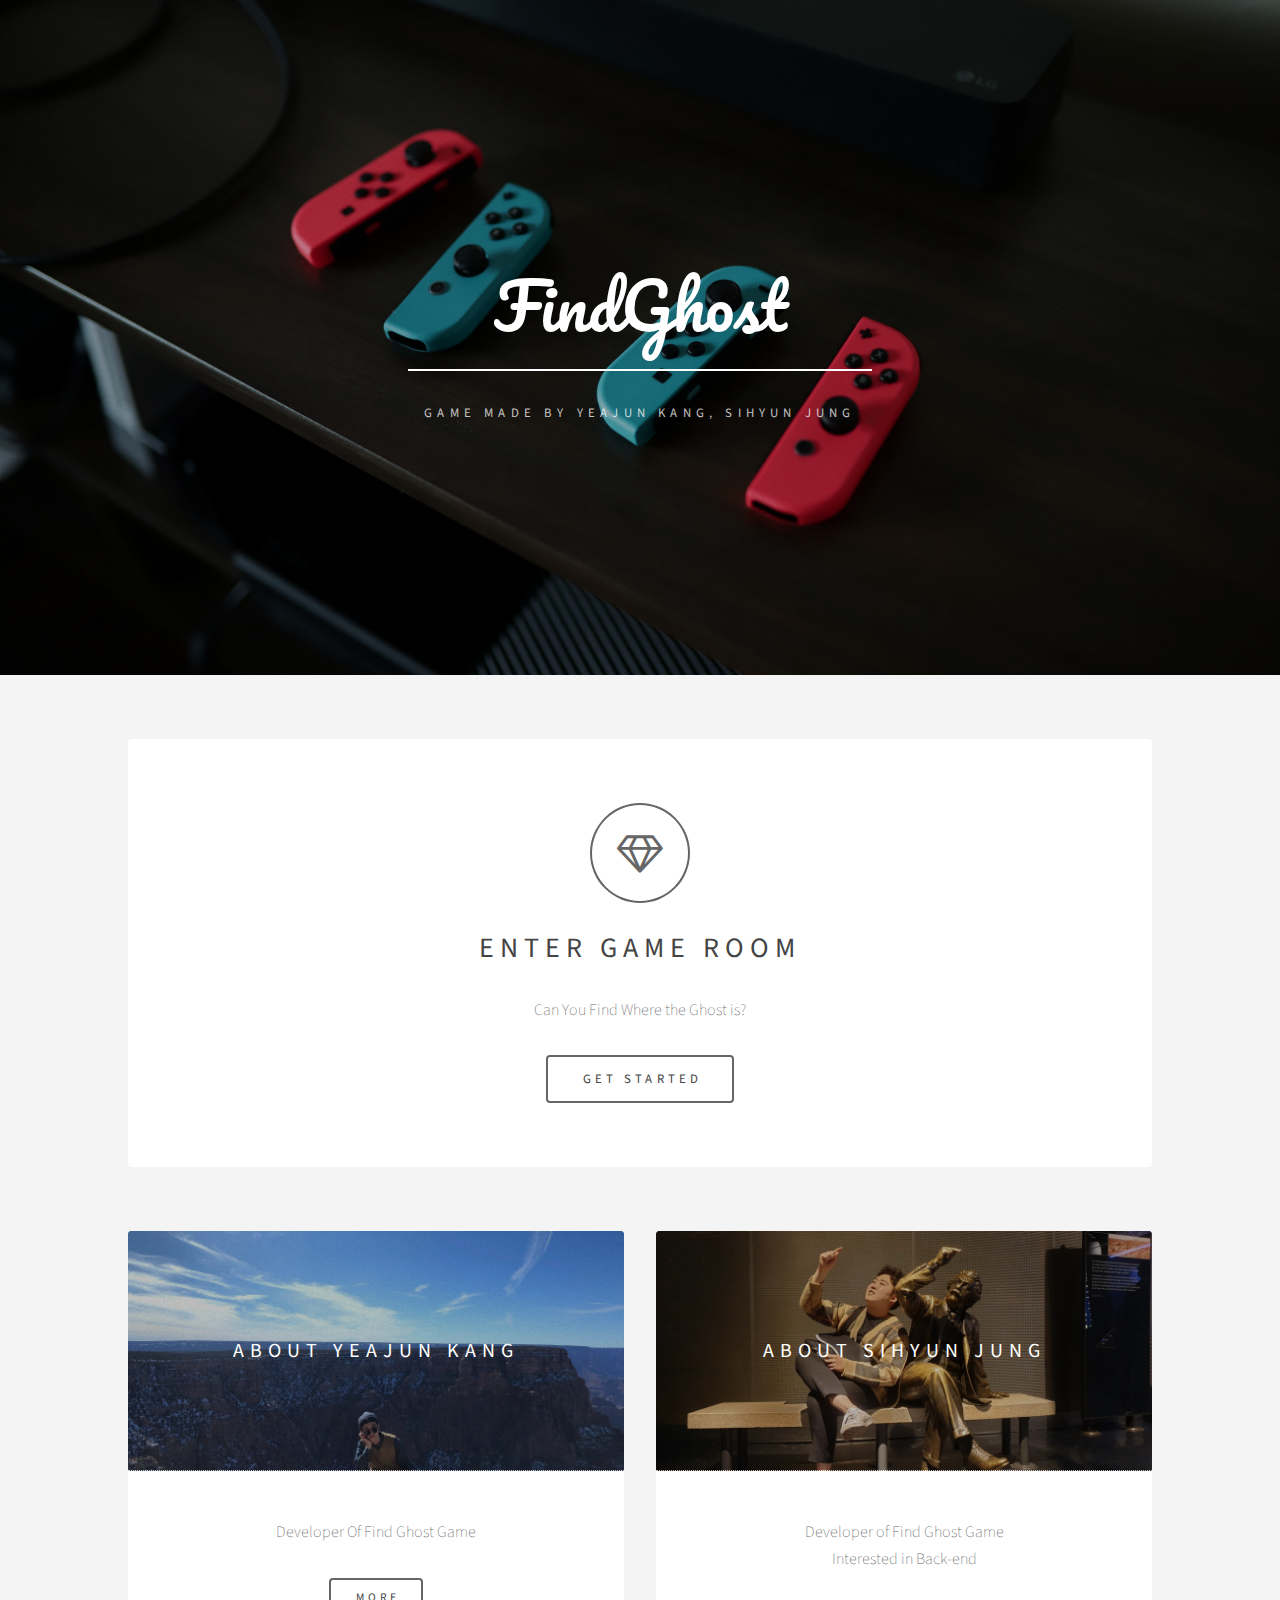
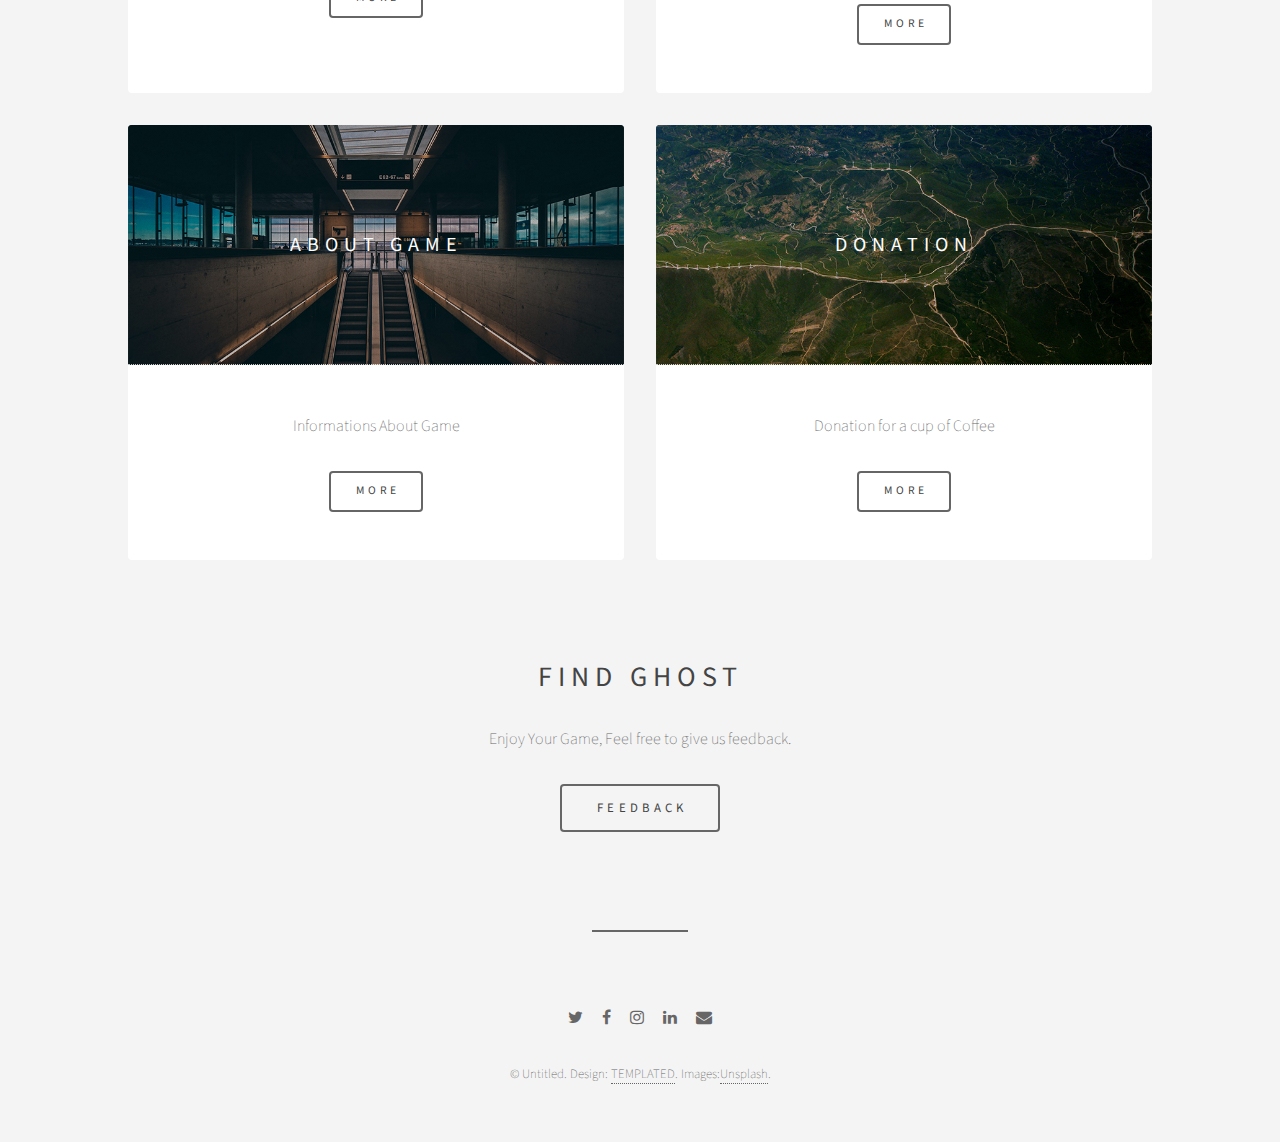
==== index.html @ 44fb0494 "Updating index.html" ====
<!DOCTYPE HTML>
<!--
	Epilogue by TEMPLATED
	templated.co @templatedco
	Released for free under the Creative Commons Attribution 3.0 license (templated.co/license)
-->
<html>
	<head>
		<title>Find Ghost Game</title>
		<meta charset="utf-8" />
		<meta name="viewport" content="width=device-width, initial-scale=1" />
		<link rel="stylesheet" href="assets/css/main.css" />
	</head>
	<body>

		<!-- Header -->
			<header id="header" class="alt">
				<div class="inner">
					<h1>FindGhost</h1>
					<p>Game Made By Yeajun Kang, Sihyun Jung</a></p>
				</div>
			</header>

		<!-- Wrapper -->
			<div id="wrapper">

				<!-- Banner -->
					<section id="intro" class="main">
						<span class="icon fa-diamond major"></span>
						<h2>Enter Game Room</h2>
						<p>Can You Find Where the Ghost is?</p>
						<ul class="actions">
							<li><a href="#" class="button big">Get Started</a></li>
						</ul>
					</section>

				<!-- Items -->
					<section class="main items">
						<article class="item">
							<header>
								<a href="#"><img src="images/pic01.jpg" alt="" /></a>
								<h3>About Yeajun Kang</h3>
							</header>
							<p>Developer Of Find Ghost Game<br></p>
							<ul class="actions">
								<li><a href="./yeajun.html" class="button">More</a></li>
							</ul>
						</article>
						<article class="item">
							<header>
								<a href="#"><img src="images/pic02.jpg" alt="" /></a>
								<h3>About Sihyun Jung</h3>
							</header>
							<p>Developer of Find Ghost Game<br>Interested in Back-end</p>
							<ul class="actions">
								<li><a href="#" class="button">More</a></li>
							</ul>
						</article>
						<article class="item">
							<header>
								<a href="#"><img src="images/pic03.jpg" alt="" /></a>
								<h3>About Game</h3>
							</header>
							<p>Informations About Game</p>
							<ul class="actions">
								<li><a href="#" class="button">More</a></li>
							</ul>
						</article>
						<article class="item">
							<header>
								<a href="#"><img src="images/pic04.jpg" alt="" /></a>
								<h3>Donation</h3>
							</header>
							<p>Donation for a cup of Coffee</p>
							<ul class="actions">
								<li><a href="#" class="button">More</a></li>
							</ul>
						</article>
					</section>

				<!-- CTA -->
					<section id="cta" class="main special">
						<h2>Find Ghost</h2>
						<p>Enjoy Your Game, Feel free to give us feedback.</p>
						<ul class="actions">
							<li><a href="#" class="button big">Feedback</a></li>
						</ul>
					</section>

				<!-- Main -->
				<!--
					<section id="main" class="main">
						<header>
							<h2>Lorem ipsum dolor</h2>
						</header>
						<p></p>
					</section>
				-->

				<!-- Footer -->
					<footer id="footer">
						<ul class="icons">
							<li><a href="#" class="icon fa-twitter"><span class="label">Twitter</span></a></li>
							<li><a href="#" class="icon fa-facebook"><span class="label">Facebook</span></a></li>
							<li><a href="#" class="icon fa-instagram"><span class="label">Instagram</span></a></li>
							<li><a href="#" class="icon fa-linkedin"><span class="label">LinkedIn</span></a></li>
							<li><a href="#" class="icon fa-envelope"><span class="label">Email</span></a></li>
						</ul>
						<p class="copyright">&copy; Untitled. Design: <a href="https://templated.co">TEMPLATED</a>. Images:<a href="https://unsplash.com">Unsplash</a>.</p>
					</footer>

			</div>

		<!-- Scripts -->
			<script src="assets/js/jquery.min.js"></script>
			<script src="assets/js/skel.min.js"></script>
			<script src="assets/js/util.js"></script>
			<script src="assets/js/main.js"></script>

	</body>
</html>
---- assets/css/main.css ----
@import url(font-awesome.min.css);
@import url("https://fonts.googleapis.com/css?family=Pacifico|Source+Sans+Pro:200,400");

/*
	Epilogue by TEMPLATED
	templated.co @templatedco
	Released for free under the Creative Commons Attribution 3.0 license (templated.co/license)
*/

/* Reset */

	html, body, div, span, applet, object, iframe, h1, h2, h3, h4, h5, h6, p, blockquote, pre, a, abbr, acronym, address, big, cite, code, del, dfn, em, img, ins, kbd, q, s, samp, small, strike, strong, sub, sup, tt, var, b, u, i, center, dl, dt, dd, ol, ul, li, fieldset, form, label, legend, table, caption, tbody, tfoot, thead, tr, th, td, article, aside, canvas, details, embed, figure, figcaption, footer, header, hgroup, menu, nav, output, ruby, section, summary, time, mark, audio, video {
		margin: 0;
		padding: 0;
		border: 0;
		font-size: 100%;
		font: inherit;
		vertical-align: baseline;
	}

	article, aside, details, figcaption, figure, footer, header, hgroup, menu, nav, section {
		display: block;
	}

	body {
		line-height: 1;
	}

	ol, ul {
		list-style: none;
	}

	blockquote, q {
		quotes: none;
	}

	blockquote:before, blockquote:after, q:before, q:after {
		content: '';
		content: none;
	}

	table {
		border-collapse: collapse;
		border-spacing: 0;
	}

	body {
		-webkit-text-size-adjust: none;
	}

/* Box Model */

	*, *:before, *:after {
		-moz-box-sizing: border-box;
		-webkit-box-sizing: border-box;
		box-sizing: border-box;
	}

/* Basic */

	@-ms-viewport {
		width: device-width;
	}

	body {
		-ms-overflow-style: scrollbar;
	}

	@media screen and (max-width: 480px) {

		html, body {
			min-width: 320px;
		}

	}

	body {
		background: #f4f4f4;
	}

		body.is-loading *, body.is-loading *:before, body.is-loading *:after {
			-moz-animation: none !important;
			-webkit-animation: none !important;
			-ms-animation: none !important;
			animation: none !important;
			-moz-transition: none !important;
			-webkit-transition: none !important;
			-ms-transition: none !important;
			transition: none !important;
		}

/* Type */

	body {
		background-color: #f4f4f4;
		color: #666666;
	}

	body, input, select, textarea {
		font-family: "Source Sans Pro", Helvetica, sans-serif;
		font-size: 17pt;
		font-weight: 200;
		line-height: 1.65;
	}

		@media screen and (max-width: 1680px) {

			body, input, select, textarea {
				font-size: 13pt;
			}

		}

		@media screen and (max-width: 1280px) {

			body, input, select, textarea {
				font-size: 12pt;
			}

		}

		@media screen and (max-width: 360px) {

			body, input, select, textarea {
				font-size: 11pt;
			}

		}

	a {
		-moz-transition: color 0.2s ease, border-bottom-color 0.2s ease;
		-webkit-transition: color 0.2s ease, border-bottom-color 0.2s ease;
		-ms-transition: color 0.2s ease, border-bottom-color 0.2s ease;
		transition: color 0.2s ease, border-bottom-color 0.2s ease;
		text-decoration: none;
		border-bottom: dotted 1px;
	}

		a:hover {
			border-bottom-color: transparent;
		}

	strong, b {
		font-weight: 400;
	}

	em, i {
		font-style: italic;
	}

	p {
		margin: 0 0 2em 0;
	}

	h1, h2, h3, h4, h5, h6 {
		font-weight: 400;
		line-height: 1.5;
		margin: 0 0 1em 0;
		text-transform: uppercase;
		letter-spacing: 0.375rem;
	}

		h1 a, h2 a, h3 a, h4 a, h5 a, h6 a {
			color: inherit;
			text-decoration: none;
		}

	h1 {
		font-size: 2em;
	}

	h2 {
		font-size: 1.75em;
	}

	h3 {
		font-size: 1.25em;
	}

	h4 {
		font-size: 1em;
	}

	h5 {
		font-size: 0.9em;
	}

	h6 {
		font-size: 0.7em;
	}

	@media screen and (max-width: 736px) {

		h1 {
			font-size: 1.5em;
		}

		h2 {
			font-size: 1.25em;
		}

		h3 {
			font-size: 1em;
		}

	}

	sub {
		font-size: 0.8em;
		position: relative;
		top: 0.5em;
	}

	sup {
		font-size: 0.8em;
		position: relative;
		top: -0.5em;
	}

	blockquote {
		border-left: solid 4px;
		font-style: italic;
		margin: 0 0 2em 0;
		padding: 0.5em 0 0.5em 2em;
	}

	code {
		border-radius: 4px;
		border: solid 1px;
		font-family: "Courier New", monospace;
		font-size: 0.9em;
		margin: 0 0.25em;
		padding: 0.25em 0.65em;
	}

	pre {
		-webkit-overflow-scrolling: touch;
		font-family: "Courier New", monospace;
		font-size: 0.9em;
		margin: 0 0 2em 0;
	}

		pre code {
			display: block;
			line-height: 1.75;
			padding: 1em 1.5em;
			overflow-x: auto;
		}

	hr {
		border: 0;
		border-bottom: solid 1px;
		margin: 2em 0;
	}

		hr.major {
			margin: 3em 0;
		}

	.align-left {
		text-align: left;
	}

	.align-center {
		text-align: center;
	}

	.align-right {
		text-align: right;
	}

	input, select, textarea {
		color: #444444;
	}

	a {
		color: inherit;
	}

		a:hover {
			color: #EF6480 !important;
		}

	strong, b {
		color: #444444;
	}

	h1, h2, h3, h4, h5, h6 {
		color: #444444;
	}

	blockquote {
		border-left-color: #666666;
	}

	code {
		background: rgba(144, 144, 144, 0.075);
		border-color: #666666;
	}

	hr {
		border-bottom-color: #666666;
	}

/* Box */

	.box {
		border-radius: 4px;
		border: solid 1px;
		margin-bottom: 2em;
		padding: 1.5em;
	}

		.box > :last-child,
		.box > :last-child > :last-child,
		.box > :last-child > :last-child > :last-child {
			margin-bottom: 0;
		}

		.box.alt {
			border: 0;
			border-radius: 0;
			padding: 0;
		}

	.box {
		border-color: #666666;
	}

/* Button */

	input[type="submit"],
	input[type="reset"],
	input[type="button"],
	button,
	.button {
		-moz-appearance: none;
		-webkit-appearance: none;
		-ms-appearance: none;
		appearance: none;
		-moz-transition: box-shadow 0.2s ease-in-out, background-color 0.2s ease-in-out, color 0.2s ease-in-out;
		-webkit-transition: box-shadow 0.2s ease-in-out, background-color 0.2s ease-in-out, color 0.2s ease-in-out;
		-ms-transition: box-shadow 0.2s ease-in-out, background-color 0.2s ease-in-out, color 0.2s ease-in-out;
		transition: box-shadow 0.2s ease-in-out, background-color 0.2s ease-in-out, color 0.2s ease-in-out;
		border-radius: 4px;
		border: 0;
		cursor: pointer;
		display: inline-block;
		font-weight: 400;
		height: 3.5em;
		line-height: 3.5em;
		padding: 0 2em 0 2.375em;
		text-align: center;
		text-decoration: none;
		white-space: nowrap;
		text-transform: uppercase;
		letter-spacing: 0.325em;
		font-size: 0.725em;
	}

		input[type="submit"].icon:before,
		input[type="reset"].icon:before,
		input[type="button"].icon:before,
		button.icon:before,
		.button.icon:before {
			margin-right: 0.5em;
		}

		input[type="submit"].fit,
		input[type="reset"].fit,
		input[type="button"].fit,
		button.fit,
		.button.fit {
			display: block;
			margin: 0 0 1em 0;
			width: 100%;
		}

		input[type="submit"].big,
		input[type="reset"].big,
		input[type="button"].big,
		button.big,
		.button.big {
			font-size: 0.8em;
			padding: 0 2.5em 0 2.875em;
			height: 3.75em;
			line-height: 3.75em;
		}

		input[type="submit"].disabled, input[type="submit"]:disabled,
		input[type="reset"].disabled,
		input[type="reset"]:disabled,
		input[type="button"].disabled,
		input[type="button"]:disabled,
		button.disabled,
		button:disabled,
		.button.disabled,
		.button:disabled {
			-moz-pointer-events: none;
			-webkit-pointer-events: none;
			-ms-pointer-events: none;
			pointer-events: none;
			opacity: 0.25;
		}

		@media screen and (max-width: 480px) {

			input[type="submit"],
			input[type="reset"],
			input[type="button"],
			button,
			.button {
				padding: 0;
			}

		}

	input[type="submit"],
	input[type="reset"],
	input[type="button"],
	button,
	.button {
		background-color: transparent;
		box-shadow: inset 0 0 0 2px #666666;
		color: #444444 !important;
	}

		input[type="submit"]:hover,
		input[type="reset"]:hover,
		input[type="button"]:hover,
		button:hover,
		.button:hover {
			color: #EF6480 !important;
			box-shadow: inset 0 0 0 2px #EF6480;
		}

		input[type="submit"]:active,
		input[type="reset"]:active,
		input[type="button"]:active,
		button:active,
		.button:active {
			background-color: rgba(239, 100, 128, 0.15);
		}

		input[type="submit"].icon:before,
		input[type="reset"].icon:before,
		input[type="button"].icon:before,
		button.icon:before,
		.button.icon:before {
			color: #999999;
		}

/* Form */

	form {
		margin: 0 0 2em 0;
	}

	label {
		display: block;
		font-size: 0.9em;
		font-weight: 400;
		margin: 0 0 1em 0;
	}

	input[type="text"],
	input[type="password"],
	input[type="email"],
	select,
	textarea {
		-moz-appearance: none;
		-webkit-appearance: none;
		-ms-appearance: none;
		appearance: none;
		border-radius: 4px;
		border: none;
		border: solid 1px;
		color: inherit;
		display: block;
		outline: 0;
		padding: 0 1em;
		text-decoration: none;
		width: 100%;
	}

		input[type="text"]:invalid,
		input[type="password"]:invalid,
		input[type="email"]:invalid,
		select:invalid,
		textarea:invalid {
			box-shadow: none;
		}

	.select-wrapper {
		text-decoration: none;
		display: block;
		position: relative;
	}

		.select-wrapper:before {
			-moz-osx-font-smoothing: grayscale;
			-webkit-font-smoothing: antialiased;
			font-family: FontAwesome;
			font-style: normal;
			font-weight: normal;
			text-transform: none !important;
		}

		.select-wrapper:before {
			content: '\f078';
			display: block;
			height: 2.75em;
			line-height: 2.75em;
			pointer-events: none;
			position: absolute;
			right: 0;
			text-align: center;
			top: 0;
			width: 2.75em;
		}

		.select-wrapper select::-ms-expand {
			display: none;
		}

	input[type="text"],
	input[type="password"],
	input[type="email"],
	select {
		height: 2.75em;
	}

	textarea {
		padding: 0.75em 1em;
	}

	input[type="checkbox"],
	input[type="radio"] {
		-moz-appearance: none;
		-webkit-appearance: none;
		-ms-appearance: none;
		appearance: none;
		display: block;
		float: left;
		margin-right: -2em;
		opacity: 0;
		width: 1em;
		z-index: -1;
	}

		input[type="checkbox"] + label,
		input[type="radio"] + label {
			text-decoration: none;
			cursor: pointer;
			display: inline-block;
			font-size: 1em;
			font-weight: 200;
			padding-left: 2.4em;
			padding-right: 0.75em;
			position: relative;
		}

			input[type="checkbox"] + label:before,
			input[type="radio"] + label:before {
				-moz-osx-font-smoothing: grayscale;
				-webkit-font-smoothing: antialiased;
				font-family: FontAwesome;
				font-style: normal;
				font-weight: normal;
				text-transform: none !important;
			}

			input[type="checkbox"] + label:before,
			input[type="radio"] + label:before {
				border-radius: 4px;
				border: solid 1px;
				content: '';
				display: inline-block;
				height: 1.65em;
				left: 0;
				line-height: 1.58125em;
				position: absolute;
				text-align: center;
				top: 0;
				width: 1.65em;
			}

		input[type="checkbox"]:checked + label:before,
		input[type="radio"]:checked + label:before {
			content: '\f00c';
		}

	input[type="checkbox"] + label:before {
		border-radius: 4px;
	}

	input[type="radio"] + label:before {
		border-radius: 100%;
	}

	::-webkit-input-placeholder {
		opacity: 1.0;
	}

	:-moz-placeholder {
		opacity: 1.0;
	}

	::-moz-placeholder {
		opacity: 1.0;
	}

	:-ms-input-placeholder {
		opacity: 1.0;
	}

	.formerize-placeholder {
		opacity: 1.0;
	}

	label {
		color: #444444;
	}

	input[type="text"],
	input[type="password"],
	input[type="email"],
	select,
	textarea {
		background: rgba(144, 144, 144, 0.075);
		border-color: #666666;
	}

		input[type="text"]:focus,
		input[type="password"]:focus,
		input[type="email"]:focus,
		select:focus,
		textarea:focus {
			border-color: #EF6480;
			box-shadow: 0 0 0 1px #EF6480;
		}

	.select-wrapper:before {
		color: #666666;
	}

	input[type="checkbox"] + label,
	input[type="radio"] + label {
		color: #666666;
	}

		input[type="checkbox"] + label:before,
		input[type="radio"] + label:before {
			background: rgba(144, 144, 144, 0.075);
			border-color: #666666;
		}

	input[type="checkbox"]:checked + label:before,
	input[type="radio"]:checked + label:before {
		background-color: #EF6480;
		border-color: #EF6480;
		color: #ffffff;
	}

	input[type="checkbox"]:focus + label:before,
	input[type="radio"]:focus + label:before {
		border-color: #EF6480;
		box-shadow: 0 0 0 1px #EF6480;
	}

	::-webkit-input-placeholder {
		color: #999999 !important;
	}

	:-moz-placeholder {
		color: #999999 !important;
	}

	::-moz-placeholder {
		color: #999999 !important;
	}

	:-ms-input-placeholder {
		color: #999999 !important;
	}

	.formerize-placeholder {
		color: #999999 !important;
	}

/* Icon */

	.icon {
		text-decoration: none;
		border-bottom: none;
		position: relative;
	}

		.icon:before {
			-moz-osx-font-smoothing: grayscale;
			-webkit-font-smoothing: antialiased;
			font-family: FontAwesome;
			font-style: normal;
			font-weight: normal;
			text-transform: none !important;
		}

		.icon > .label {
			display: none;
		}

		.icon.major {
			display: block;
			margin: 0 0 1.5em 0;
		}

			.icon.major:before {
				cursor: default;
				font-size: 2.5rem;
				box-shadow: inset 0 0 0 2px #666666;
				width: 2.5em;
				height: 2.5em;
				line-height: 2.5em;
				display: inline-block;
				border-radius: 100%;
				color: #666666;
			}

		@media screen and (max-width: 736px) {

			.icon.major:before {
				font-size: 2rem;
			}

		}

/* Image */

	.image {
		border-radius: 4px;
		border: 0;
		display: inline-block;
		position: relative;
	}

		.image img {
			border-radius: 4px;
			display: block;
		}

		.image.left, .image.right {
			max-width: 40%;
		}

			.image.left img, .image.right img {
				width: 100%;
			}

		.image.left {
			float: left;
			margin: 0 1.5em 1em 0;
			top: 0.25em;
		}

		.image.right {
			float: right;
			margin: 0 0 1em 1.5em;
			top: 0.25em;
		}

		.image.fit {
			display: block;
			margin: 0 0 2em 0;
			width: 100%;
		}

			.image.fit img {
				width: 100%;
			}

		.image.main {
			display: block;
			margin: 0 0 3em 0;
			width: 100%;
		}

			.image.main img {
				width: 100%;
			}

/* List */

	ol {
		list-style: decimal;
		margin: 0 0 2em 0;
		padding-left: 1.25em;
	}

		ol li {
			padding-left: 0.25em;
		}

	ul {
		list-style: disc;
		margin: 0 0 2em 0;
		padding-left: 1em;
	}

		ul li {
			padding-left: 0.5em;
		}

		ul.alt {
			list-style: none;
			padding-left: 0;
		}

			ul.alt li {
				border-top: solid 1px;
				padding: 0.5em 0;
			}

				ul.alt li:first-child {
					border-top: 0;
					padding-top: 0;
				}

		ul.icons {
			cursor: default;
			list-style: none;
			padding-left: 0;
		}

			ul.icons li {
				display: inline-block;
				padding: 0 1em 0 0;
			}

				ul.icons li:last-child {
					padding-right: 0;
				}

		ul.actions {
			cursor: default;
			list-style: none;
			padding-left: 0;
		}

			ul.actions li {
				display: inline-block;
				padding: 0 1em 0 0;
				vertical-align: middle;
			}

				ul.actions li:last-child {
					padding-right: 0;
				}

			ul.actions.small li {
				padding: 0 0.5em 0 0;
			}

			ul.actions.vertical li {
				display: block;
				padding: 1em 0 0 0;
			}

				ul.actions.vertical li:first-child {
					padding-top: 0;
				}

				ul.actions.vertical li > * {
					margin-bottom: 0;
				}

			ul.actions.vertical.small li {
				padding: 0.5em 0 0 0;
			}

				ul.actions.vertical.small li:first-child {
					padding-top: 0;
				}

			ul.actions.fit {
				display: table;
				margin-left: -1em;
				padding: 0;
				table-layout: fixed;
				width: calc(100% + 1em);
			}

				ul.actions.fit li {
					display: table-cell;
					padding: 0 0 0 1em;
				}

					ul.actions.fit li > * {
						margin-bottom: 0;
					}

				ul.actions.fit.small {
					margin-left: -0.5em;
					width: calc(100% + 0.5em);
				}

					ul.actions.fit.small li {
						padding: 0 0 0 0.5em;
					}

			@media screen and (max-width: 480px) {

				ul.actions {
					margin: 0 0 2em 0;
				}

					ul.actions li {
						padding: 1em 0 0 0;
						display: block;
						text-align: center;
						width: 100%;
					}

						ul.actions li:first-child {
							padding-top: 0;
						}

						ul.actions li > * {
							width: 100%;
							margin: 0 !important;
						}

					ul.actions.small li {
						padding: 0.5em 0 0 0;
					}

						ul.actions.small li:first-child {
							padding-top: 0;
						}

			}

	dl {
		margin: 0 0 2em 0;
	}

		dl dt {
			display: block;
			font-weight: 400;
			margin: 0 0 1em 0;
		}

		dl dd {
			margin-left: 2em;
		}

	ul.alt li {
		border-top-color: #666666;
	}

/* Table */

	.table-wrapper {
		-webkit-overflow-scrolling: touch;
		overflow-x: auto;
	}

	table {
		margin: 0 0 2em 0;
		width: 100%;
	}

		table tbody tr {
			border: solid 1px;
			border-left: 0;
			border-right: 0;
		}

		table td {
			padding: 0.75em 0.75em;
		}

		table th {
			font-size: 0.9em;
			font-weight: 400;
			padding: 0 0.75em 0.75em 0.75em;
			text-align: left;
		}

		table thead {
			border-bottom: solid 2px;
		}

		table tfoot {
			border-top: solid 2px;
		}

		table.alt {
			border-collapse: separate;
		}

			table.alt tbody tr td {
				border: solid 1px;
				border-left-width: 0;
				border-top-width: 0;
			}

				table.alt tbody tr td:first-child {
					border-left-width: 1px;
				}

			table.alt tbody tr:first-child td {
				border-top-width: 1px;
			}

			table.alt thead {
				border-bottom: 0;
			}

			table.alt tfoot {
				border-top: 0;
			}

	table tbody tr {
		border-color: #666666;
	}

		table tbody tr:nth-child(2n + 1) {
			background-color: rgba(144, 144, 144, 0.075);
		}

	table th {
		color: #444444;
	}

	table thead {
		border-bottom-color: #666666;
	}

	table tfoot {
		border-top-color: #666666;
	}

	table.alt tbody tr td {
		border-color: #666666;
	}

/* Item */

	.item {
		padding: 3em 3em 1em 3em;
		background-color: #ffffff;
		border-radius: 4px;
		text-align: center;
	}

		.item header {
			border-top-left-radius: 4px;
			border-top-right-radius: 4px;
			margin: -3em 0 3em -3em;
			width: calc(100% + 6em);
			height: 15em;
			display: -moz-flex;
			display: -webkit-flex;
			display: -ms-flex;
			display: flex;
			-moz-align-items: center;
			-webkit-align-items: center;
			-ms-align-items: center;
			align-items: center;
			-moz-justify-content: center;
			-webkit-justify-content: center;
			-ms-justify-content: center;
			justify-content: center;
			background-color: #444;
			color: rgba(255, 255, 255, 0.75);
			position: relative;
			overflow: hidden;
		}

			.item header input, .item header select, .item header textarea {
				color: #ffffff;
			}

			.item header a {
				color: inherit;
			}

				.item header a:hover {
					color: #EF6480 !important;
				}

			.item header strong, .item header b {
				color: #ffffff;
			}

			.item header h1, .item header h2, .item header h3, .item header h4, .item header h5, .item header h6 {
				color: #ffffff;
			}

			.item header blockquote {
				border-left-color: #ffffff;
			}

			.item header code {
				background: rgba(255, 255, 255, 0.075);
				border-color: #ffffff;
			}

			.item header hr {
				border-bottom-color: #ffffff;
			}

			.item header a {
				-moz-transition: -moz-transform 0.2s ease;
				-webkit-transition: -webkit-transform 0.2s ease;
				-ms-transition: -ms-transform 0.2s ease;
				transition: transform 0.2s ease;
				background-size: cover;
				background-position: center;
				background-repeat: no-repeat;
				position: absolute;
				top: 0;
				left: 0;
				width: 100%;
				height: 100%;
				display: block;
			}

				.item header a:before {
					content: '';
					display: block;
					position: absolute;
					top: 0;
					left: 0;
					width: 100%;
					height: 100%;
					background-color: rgba(0, 0, 0, 0.25);
					background-image: url("images/overlay.png");
				}

			.item header:hover a {
				-moz-transform: scale(1.1);
				-webkit-transform: scale(1.1);
				-ms-transform: scale(1.1);
				transform: scale(1.1);
			}

			.item header > * {
				position: relative;
				z-index: 1;
			}

			.item header h3 {
				margin: 0;
				-moz-pointer-events: none;
				-webkit-pointer-events: none;
				-ms-pointer-events: none;
				pointer-events: none;
			}

	.items {
		display: -moz-flex;
		display: -webkit-flex;
		display: -ms-flex;
		display: flex;
		-moz-flex-wrap: wrap;
		-webkit-flex-wrap: wrap;
		-ms-flex-wrap: wrap;
		flex-wrap: wrap;
		width: calc(100% + 2em);
		margin: -2em 0 0 -2em;
	}

		.items .item {
			margin: 2em 0 0 2em;
			width: calc(50% - 2em);
		}

	@media screen and (max-width: 980px) {

		.item header {
			height: 25em;
		}

		.items {
			-moz-flex-direction: column;
			-webkit-flex-direction: column;
			-ms-flex-direction: column;
			flex-direction: column;
			-moz-flex-wrap: nowrap;
			-webkit-flex-wrap: nowrap;
			-ms-flex-wrap: nowrap;
			flex-wrap: nowrap;
			width: 100%;
			margin: 0;
		}

			.items .item {
				width: 100%;
				margin: 0 0 2em 0;
			}

				.items .item:last-child {
					margin-bottom: 0;
				}

	}

	@media screen and (max-width: 736px) {

		.item header {
			height: 15em;
		}

		.items .item {
			margin: 0 0 1em 0;
		}

	}

	@media screen and (max-width: 480px) {

		.item {
			padding: 2em 1em 0.1em 1em;
		}

			.item header {
				height: 12em;
				margin: -2em 0 2em -1em;
				width: calc(100% + 2em);
			}

	}

/* Wrapper */

	#wrapper {
		width: 64em;
		margin: 0 auto;
		max-width: calc(100% - 4em);
		padding: 4em 0 2em 0;
	}

		#wrapper > .main {
			margin-bottom: 4em;
		}

		@media screen and (max-width: 980px) {

			#wrapper {
				padding: 2em 0 2em 0;
			}

				#wrapper > .main {
					margin-bottom: 2em;
				}

		}

		@media screen and (max-width: 736px) {

			#wrapper {
				max-width: calc(100% - 2em);
				padding: 1em 0 0.1em 0;
			}

				#wrapper > .main {
					margin-bottom: 1em;
				}

		}

/* Header */

	#header {
		background-color: #444;
		color: rgba(255, 255, 255, 0.75);
		display: -moz-flex;
		display: -webkit-flex;
		display: -ms-flex;
		display: flex;
		-moz-align-items: center;
		-webkit-align-items: center;
		-ms-align-items: center;
		align-items: center;
		-moz-justify-content: center;
		-webkit-justify-content: center;
		-ms-justify-content: center;
		justify-content: center;
		-moz-flex-direction: column;
		-webkit-flex-direction: column;
		-ms-flex-direction: column;
		flex-direction: column;
		padding: 8em 0 6em 0;
		background-image: url("../../images/banner.jpg");
		background-size: cover;
		background-position: center;
		background-attachment: fixed;
		text-align: center;
		position: relative;
		cursor: default;
	}

		#header input, #header select, #header textarea {
			color: #ffffff;
		}

		#header a {
			color: inherit;
		}

			#header a:hover {
				color: #EF6480 !important;
			}

		#header strong, #header b {
			color: #ffffff;
		}

		#header h1, #header h2, #header h3, #header h4, #header h5, #header h6 {
			color: #ffffff;
		}

		#header blockquote {
			border-left-color: #ffffff;
		}

		#header code {
			background: rgba(255, 255, 255, 0.075);
			border-color: #ffffff;
		}

		#header hr {
			border-bottom-color: #ffffff;
		}

		#header:before {
			content: '';
			display: block;
			position: absolute;
			top: 0;
			left: 0;
			width: 100%;
			height: 100%;
			background-color: rgba(0, 0, 0, 0.25);
			background-image: url("images/overlay.png");
		}

		#header h1 {
			margin-bottom: 0.5em;
		}

		#header .inner {
			position: relative;
			z-index: 1;
		}

		#header.alt {
			height: 20em;
			min-height: 20em;
			min-height: 75vh;
		}

			#header.alt:before {
				-moz-transition: background-color 3s ease;
				-webkit-transition: background-color 3s ease;
				-ms-transition: background-color 3s ease;
				transition: background-color 3s ease;
				-moz-transition-delay: 1s;
				-webkit-transition-delay: 1s;
				-ms-transition-delay: 1s;
				transition-delay: 1s;
			}

			#header.alt h1 {
				font-size: 4em;
				padding: 0 0.5em 0.25em 0.5em;
				border-bottom: solid 2px #ffffff;
				font-weight: 200;
				font-family: "Pacifico", cursive;
				text-transform: none;
				letter-spacing: 0;
			}

			#header.alt p {
				text-transform: uppercase;
				letter-spacing: 0.325rem;
				font-weight: 400;
				font-size: 0.8em;
				padding: 0 1.25em;
			}

			#header.alt .inner {
				-moz-transition: opacity 2s ease;
				-webkit-transition: opacity 2s ease;
				-ms-transition: opacity 2s ease;
				transition: opacity 2s ease;
				opacity: 1;
			}

		body.is-loading #header.alt:before {
			background-color: black;
		}

		body.is-loading #header.alt .inner {
			opacity: 0;
		}

		@media screen and (max-width: 1280px) {

			#header {
				background-attachment: scroll;
			}

		}

		@media screen and (max-width: 736px) {

			#header {
				padding: 4em 2em 2em 2em;
			}

				#header.alt h1 {
					font-size: 2.5em;
					padding-left: 0;
					padding-right: 0;
				}

				#header.alt p {
					padding: 0;
				}

				#header.alt .inner {
					max-width: 20em;
				}

		}

/* Main */

	#main {
		padding: 4em 4em 2em 4em;
		background-color: #ffffff;
		border-radius: 4px;
	}

		#main > header:first-child {
			text-align: center;
		}

		@media screen and (max-width: 736px) {

			#main {
				padding: 2em 2em 0.1em 2em;
			}

		}

		@media screen and (max-width: 480px) {

			#main {
				padding: 2em 1em 0.1em 1em;
			}

		}

/* Intro */

	#intro {
		padding: 4em 4em 2em 4em;
		background-color: #ffffff;
		border-radius: 4px;
		text-align: center;
	}

		@media screen and (max-width: 736px) {

			#intro {
				padding: 2em 2em 0.1em 2em;
			}

		}

		@media screen and (max-width: 480px) {

			#intro {
				padding: 2em 1em 0.1em 1em;
			}

				#intro p br {
					display: none;
				}

		}

/* CTA */

	#cta {
		padding: 2em 0 0.1em 0;
		text-align: center;
	}

		@media screen and (max-width: 736px) {

			#cta {
				padding: 2em 2em 0.1em 2em;
			}

		}

		@media screen and (max-width: 480px) {

			#cta {
				padding: 2em 1em 0.1em 1em;
			}

				#cta p br {
					display: none;
				}

		}

/* Footer */

	#footer {
		text-align: center;
		margin-top: 4em;
	}

		#footer a {
			color: inherit;
		}

		#footer:before {
			content: '';
			display: inline-block;
			width: 6em;
			height: 2px;
			background-color: #666666;
			margin-bottom: 4em;
		}

		#footer .copyright {
			font-size: 0.8em;
		}

		@media screen and (max-width: 736px) {

			#footer {
				margin-top: 2em;
			}

				#footer:before {
					margin-bottom: 2em;
				}

		}
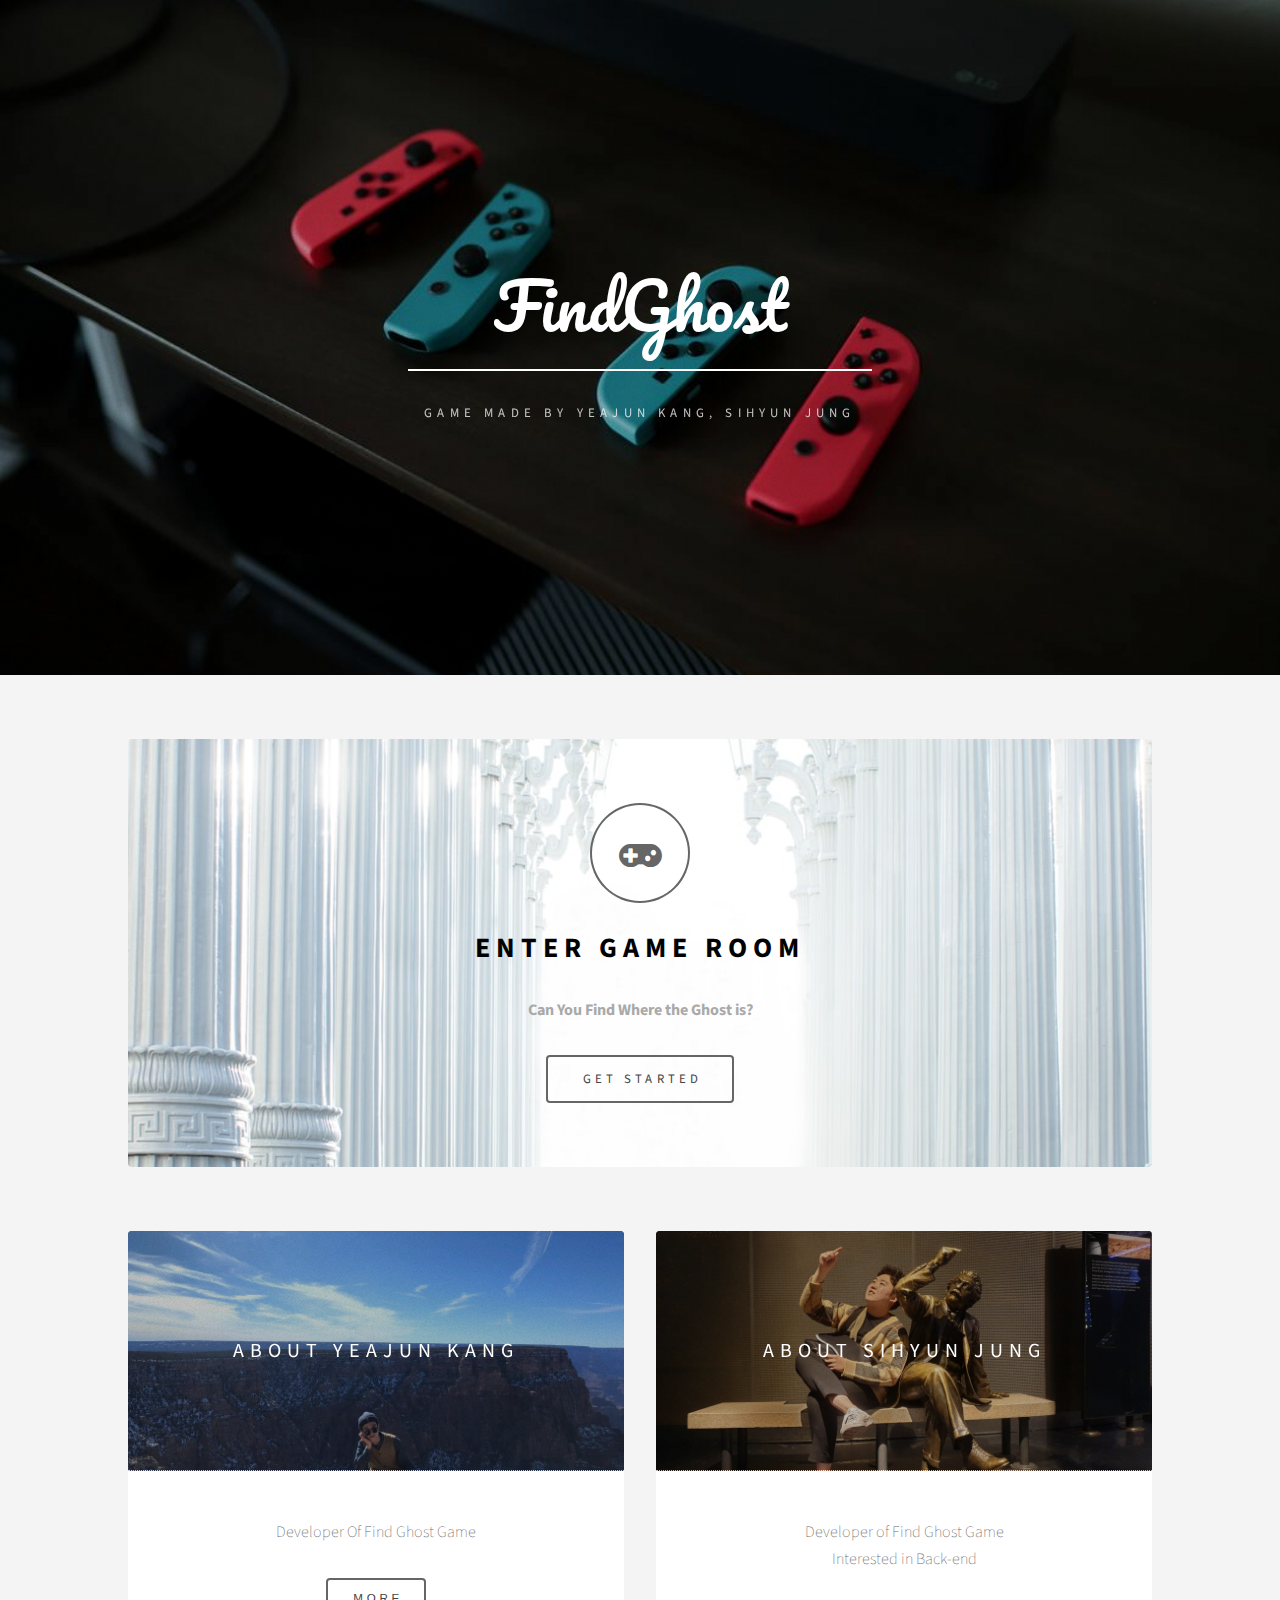
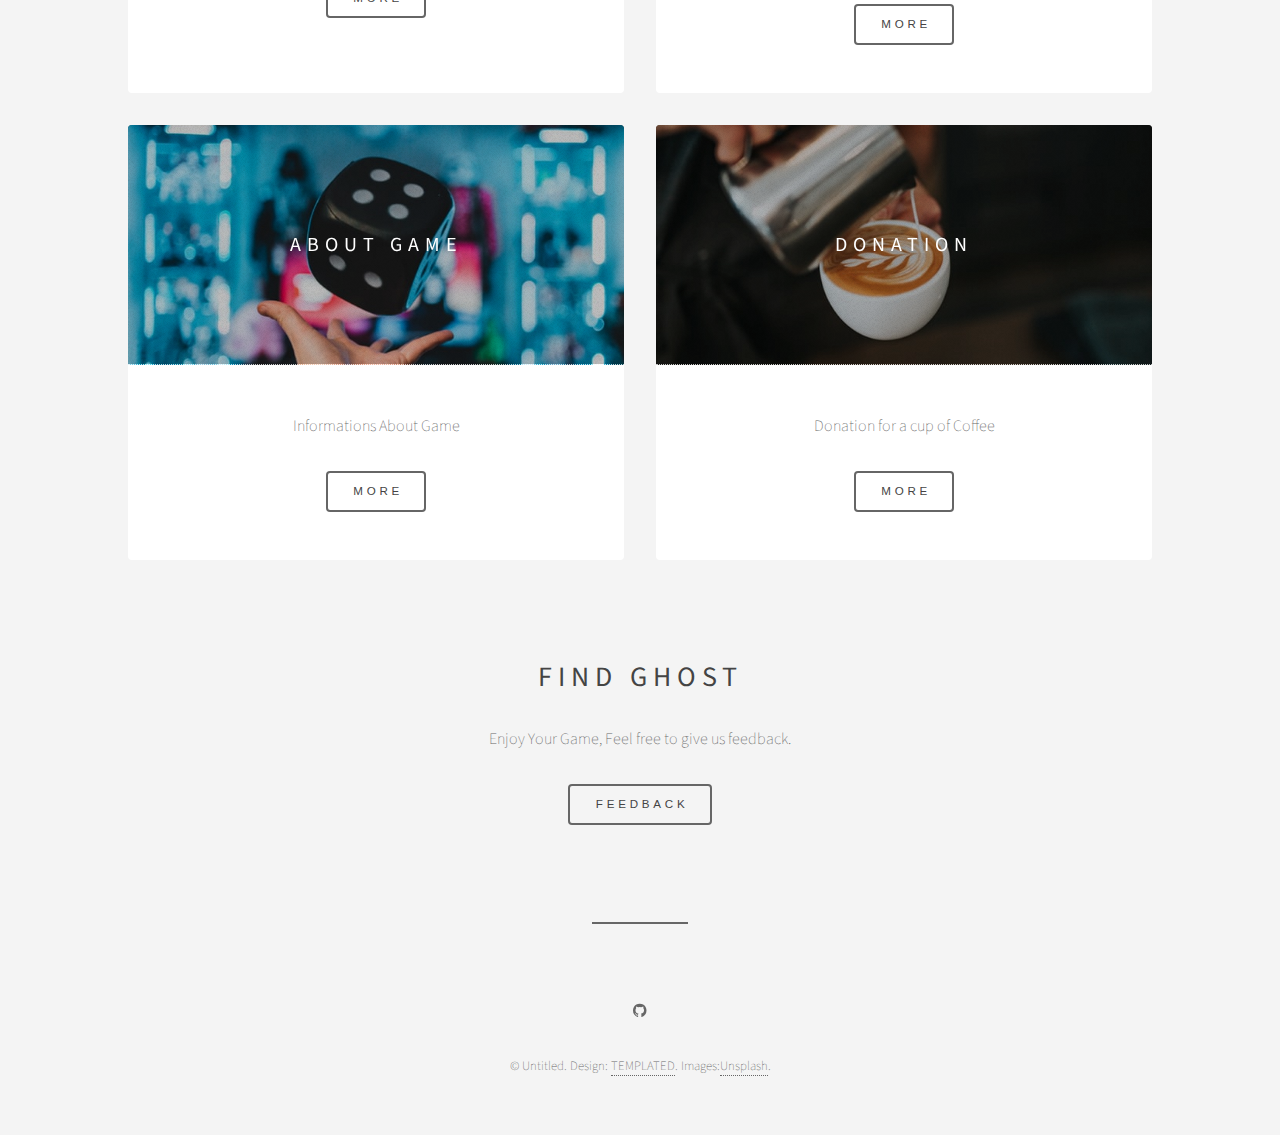
==== commit e46ad982: "Add comment section, some images, modal popups" ====
--- a/index.html
+++ b/index.html
@@ -5,117 +5,177 @@
 	Released for free under the Creative Commons Attribution 3.0 license (templated.co/license)
 -->
 <html>
-	<head>
-		<title>Find Ghost Game</title>
-		<meta charset="utf-8" />
-		<meta name="viewport" content="width=device-width, initial-scale=1" />
-		<link rel="stylesheet" href="assets/css/main.css" />
-	</head>
-	<body>
 
-		<!-- Header -->
-			<header id="header" class="alt">
-				<div class="inner">
-					<h1>FindGhost</h1>
-					<p>Game Made By Yeajun Kang, Sihyun Jung</a></p>
-				</div>
-			</header>
+<head>
+	<title>Find Ghost Game</title>
+	<meta charset="utf-8" />
+	<meta name="viewport" content="width=device-width, initial-scale=1" />
+	<link rel="stylesheet" href="assets/css/main.css" />
+</head>
 
-		<!-- Wrapper -->
-			<div id="wrapper">
+<body>
+	<!-- Header -->
+	<header id="header" class="alt">
+		<div class="inner">
+			<h1>FindGhost</h1>
+			<p>Game Made By Yeajun Kang, Sihyun Jung</a></p>
+		</div>
+	</header>
 
-				<!-- Banner -->
-					<section id="intro" class="main">
-						<span class="icon fa-diamond major"></span>
-						<h2>Enter Game Room</h2>
-						<p>Can You Find Where the Ghost is?</p>
-						<ul class="actions">
-							<li><a href="#" class="button big">Get Started</a></li>
-						</ul>
-					</section>
+	<!-- Wrapper -->
+	<div id="wrapper">
 
-				<!-- Items -->
-					<section class="main items">
-						<article class="item">
-							<header>
-								<a href="#"><img src="images/pic01.jpg" alt="" /></a>
-								<h3>About Yeajun Kang</h3>
-							</header>
-							<p>Developer Of Find Ghost Game<br></p>
-							<ul class="actions">
-								<li><a href="./yeajun.html" class="button">More</a></li>
-							</ul>
-						</article>
-						<article class="item">
-							<header>
-								<a href="#"><img src="images/pic02.jpg" alt="" /></a>
-								<h3>About Sihyun Jung</h3>
-							</header>
-							<p>Developer of Find Ghost Game<br>Interested in Back-end</p>
-							<ul class="actions">
-								<li><a href="#" class="button">More</a></li>
-							</ul>
-						</article>
-						<article class="item">
-							<header>
-								<a href="#"><img src="images/pic03.jpg" alt="" /></a>
-								<h3>About Game</h3>
-							</header>
-							<p>Informations About Game</p>
-							<ul class="actions">
-								<li><a href="#" class="button">More</a></li>
-							</ul>
-						</article>
-						<article class="item">
-							<header>
-								<a href="#"><img src="images/pic04.jpg" alt="" /></a>
-								<h3>Donation</h3>
-							</header>
-							<p>Donation for a cup of Coffee</p>
-							<ul class="actions">
-								<li><a href="#" class="button">More</a></li>
-							</ul>
-						</article>
-					</section>
+		<!-- Banner -->
+		<section id="intro" class="main">
+			<span class="icon fa-gamepad major"></span>
+			<h2 id="entergame">Enter Game Room</h2>
+			<p id="quest">Can You Find Where the Ghost is?</p>
+			<ul class="actions">
+				<li><a class="button big" id="">Get Started</a></li>
+			</ul>
+		</section>
 
-				<!-- CTA -->
-					<section id="cta" class="main special">
-						<h2>Find Ghost</h2>
-						<p>Enjoy Your Game, Feel free to give us feedback.</p>
-						<ul class="actions">
-							<li><a href="#" class="button big">Feedback</a></li>
-						</ul>
-					</section>
+		<!-- Items -->
+		<section class="main items">
+			<article class="item">
+				<header>
+					<a><img src="images/pic01.jpg" alt="" /></a>
+					<h3>About Yeajun Kang</h3>
+				</header>
+				<p>Developer Of Find Ghost Game<br></p>
+				<ul class="actions">
+					<li>
+						<button data-modal-target="#modal_kang">More</button>
+						<div class="modal" id="modal_kang">
+							<div class="modal-header">
+								<div class="title">Yeajun Kang's Informations</div>
+								<button data-close-button class="close-button">&times;</button>
+							</div>
+							<div class="modal-body">
+								<ul>
+									<li>Major in <strong>Computer Science</strong></li>
+									<li>Junior in <strong>Hansung University</strong></li>
+									<li>Interested in <strong>C, C++, Python, Java</strong></li>
+									<li>E-mail : <strong><span id="email_k">qsef1202@naver.com</span></strong>
+										<button id="emailbut" onclick="copyToClipboard('email_k')">Copy</button>
+									</li><br>
+									<li><a href="https://github.com/KangSquad" target="_blank">Visit My Github</a></li>
+								</ul>
+							</div>
+						</div>
+						<div id="overlay"></div>
+					</li>
 
-				<!-- Main -->
-				<!--
-					<section id="main" class="main">
-						<header>
-							<h2>Lorem ipsum dolor</h2>
-						</header>
-						<p></p>
-					</section>
-				-->
+				</ul>
+			</article>
 
-				<!-- Footer -->
-					<footer id="footer">
-						<ul class="icons">
-							<li><a href="#" class="icon fa-twitter"><span class="label">Twitter</span></a></li>
-							<li><a href="#" class="icon fa-facebook"><span class="label">Facebook</span></a></li>
-							<li><a href="#" class="icon fa-instagram"><span class="label">Instagram</span></a></li>
-							<li><a href="#" class="icon fa-linkedin"><span class="label">LinkedIn</span></a></li>
-							<li><a href="#" class="icon fa-envelope"><span class="label">Email</span></a></li>
-						</ul>
-						<p class="copyright">&copy; Untitled. Design: <a href="https://templated.co">TEMPLATED</a>. Images:<a href="https://unsplash.com">Unsplash</a>.</p>
-					</footer>
+			<article class="item">
+				<header>
+					<a><img src="images/pic02.jpg" alt="" /></a>
+					<h3>About Sihyun Jung</h3>
+				</header>
+				<p>Developer of Find Ghost Game<br>Interested in Back-end</p>
+				<ul class="actions">
+					<li>
+						<button data-modal-target="#modal_jung">More</button>
+						<div class="modal" id="modal_jung">
+							<div class="modal-header">
+								<div class="title">Sihyun Jung's Informations</div>
+								<button data-close-button class="close-button">&times;</button>
+							</div>
+							<div class="modal-body">
+								<ul>
+									<li>Major in <strong>Computer Science</strong></li>
+									<li>Junior in <strong>Hansung University</strong></li>
+									<li>Interested in <strong>C, C++, Python, Java</strong></li>
+									<li>Email : <strong><span id="email_j">fordevelop@pm.me</span></strong>
+										<button id="emailbut" onclick="copyToClipboard('email_j')">Copy</button>
+									</li><br>
+									<li><a href="https://github.com/Dev-JungSihyun" target="_blank">Visit My Github</a></li>
+								</ul>
+							</div>
+						</div>
+						<div id="overlay"></div>
+					</li>
+				</ul>
+			</article>
+			
+			<article class="item">
+				<header>
+					<a><img src="images/pic03.jpg" alt="" /></a>
+					<h3>About Game</h3>
+				</header>
+				<p>Informations About Game</p>
+				<ul class="actions">
+					<li>
+						<button data-modal-target="#modal_game">More</button>
+						<div class="modal" id="modal_game">
+							<div class="modal-header">
+								<div class="title">About Game</div>
+								<button data-close-button class="close-button">&times;</button>
+							</div>
+							<div class="modal-body">
+								About Game
+							</div>
+						</div>
+						<div id="overlay"></div>
+					</li>
+				</ul>
+			</article>
+			<article class="item">
+				<header>
+					<a><img src="images/pic04.jpg" alt="" /></a>
+					<h3>Donation</h3>
+				</header>
+				<p>Donation for a cup of Coffee</p>
+				<ul class="actions">
+					<li>
+						<button data-modal-target="#modal_don">More</button>
+						<div class="modal" id="modal_don">
+							<div class="modal-header">
+								<div class="title">Donation</div>
+								<button data-close-button class="close-button">&times;</button>
+							</div>
+							<div class="modal-body">
+								Money I love you
+							</div>
+						</div>
+						<div id="overlay"></div>
+					</li>
+				</ul>
+			</article>
+		</section>
 
-			</div>
+		<!-- CTA -->
+		<section id="cta" class="main special">
+			<h2>Find Ghost</h2>
+			<p>Enjoy Your Game, Feel free to give us feedback.</p>
+			<!--load feedback.html-->
+			<ul class="actions">
+				<li>
+					<button data-modal-target="#modal_feedback">Feedback</button>
+					<div class="modal" id="modal_feedback" style="width: 960px; height: 900px;"></div>  
+				</li>
+			</ul>
+		</section>
+		
+		<footer id="footer">
+			<ul class="icons">
+				<li><a href="https://github.com/FindGhost/FindGhost.github.io" class="icon fa-github" target="_blank">
+					<span class="label">Github</span></a></li>
+			</ul>
+			<p class="copyright">&copy; Untitled. Design: <a href="https://templated.co">TEMPLATED</a>.
+				Images:<a href="https://unsplash.com">Unsplash</a>.</p>
+		</footer>
 
-		<!-- Scripts -->
-			<script src="assets/js/jquery.min.js"></script>
-			<script src="assets/js/skel.min.js"></script>
-			<script src="assets/js/util.js"></script>
-			<script src="assets/js/main.js"></script>
+	</div>
 
-	</body>
-</html>
+	<!-- Scripts -->
+	<script src="assets/js/jquery.min.js"></script>
+	<script src="assets/js/skel.min.js"></script>
+	<script src="assets/js/util.js"></script>
+	<script src="assets/js/main.js"></script>
+	<script src="assets/js/popup.js"></script>
+</body>
+
+</html>--- a/assets/css/main.css
+++ b/assets/css/main.css
@@ -9,7 +9,11 @@
 
 /* Reset */
 
-	html, body, div, span, applet, object, iframe, h1, h2, h3, h4, h5, h6, p, blockquote, pre, a, abbr, acronym, address, big, cite, code, del, dfn, em, img, ins, kbd, q, s, samp, small, strike, strong, sub, sup, tt, var, b, u, i, center, dl, dt, dd, ol, ul, li, fieldset, form, label, legend, table, caption, tbody, tfoot, thead, tr, th, td, article, aside, canvas, details, embed, figure, figcaption, footer, header, hgroup, menu, nav, output, ruby, section, summary, time, mark, audio, video {
+	html, body, div, span, applet, object, iframe, h1, h2, h3, h4, h5, h6, p, blockquote, pre, a, 
+	abbr, acronym, address, big, cite, code, del, dfn, em, img, ins, kbd, q, s, samp, small, strike, strong, sub, sup, tt, var, b, u, 
+	i, center, dl, dt, dd, ol, ul, li, fieldset, form, label, legend, table, caption, tbody, tfoot, thead, tr, th, td, 
+	article, aside, canvas, details, embed, figure, figcaption, footer, header, hgroup, menu, nav, output, ruby, section, summary, 
+	time, mark, audio, video {
 		margin: 0;
 		padding: 0;
 		border: 0;
@@ -152,6 +156,16 @@
 		margin: 0 0 2em 0;
 	}
 
+	#entergame {
+		color: black;
+		font-weight: bold;
+	}
+
+	#quest {
+		color : darkgray;
+		font-weight: bold;
+	}
+
 	h1, h2, h3, h4, h5, h6 {
 		font-weight: 400;
 		line-height: 1.5;
@@ -328,6 +342,21 @@
 	}
 
 /* Button */
+
+	#emailbut {
+		font-size: 10px;
+		text-align: right;
+		border-radius: 20px;
+	}
+
+	button #envelope {
+		outline: none;
+	}
+
+	.button.big #startbut {
+		color: black;
+	}
+
 
 	input[type="submit"],
 	input[type="reset"],
@@ -385,6 +414,7 @@
 			padding: 0 2.5em 0 2.875em;
 			height: 3.75em;
 			line-height: 3.75em;
+			
 		}
 
 		input[type="submit"].disabled, input[type="submit"]:disabled,
@@ -1471,6 +1501,8 @@
 		background-color: #ffffff;
 		border-radius: 4px;
 		text-align: center;
+		background-image: url(../../images/enterback.jpg);
+		background-position: 43% 50%;
 	}
 
 		@media screen and (max-width: 736px) {
@@ -1554,4 +1586,74 @@
 					margin-bottom: 2em;
 				}
 
-		}+		}
+
+/*Modal popup*/
+		*, *::after, *::before {
+			box-sizing: border-box;
+		  }
+		  
+		  .modal {
+			position: fixed;
+			top: 50%;
+			left: 50%;
+			transform: translate(-50%, -50%) scale(0);
+			transition: 200ms ease-in-out;
+			border: 2px solid black;
+			border-radius: 10px;
+			z-index: 10;
+			background-color: whitesmoke;
+			width: 500px;
+			max-width: 80%;
+		  }
+		  
+		  .modal.active {
+			transform: translate(-50%, -50%) scale(1);
+		  }
+		  
+		  .modal-header {
+			padding: 10px 15px;
+			display: flex;
+			justify-content: space-between;
+			align-items: center;
+			border-bottom: 2px solid gray;
+		  }
+		  
+		  .modal-header .title {
+			font-size: 20px;
+			font-weight: bold;
+			text-align: center;
+			color : #216182;
+		  }
+		  
+		  .modal-header .close-button {
+			cursor: pointer;
+			border: none;
+			outline: none;
+			background: none;
+			font-size: 13px;
+			font-weight: bolder;
+			border-radius: 15px;
+		  }
+		  
+		  .modal-body {
+			padding: 10px 15px;
+			color: rgb(53, 63, 73);
+		  }
+		  
+		  #overlay {
+			position: fixed;
+			opacity: 0;
+			transition: 200ms ease-in-out;
+			top: 0;
+			left: 0;
+			right: 0;
+			bottom: 0;
+			background-color: rgba(0, 0, 0, .5);
+			pointer-events: none;
+		  }
+		  
+		  #overlay.active {
+			opacity: 1;
+			pointer-events: all;
+		  }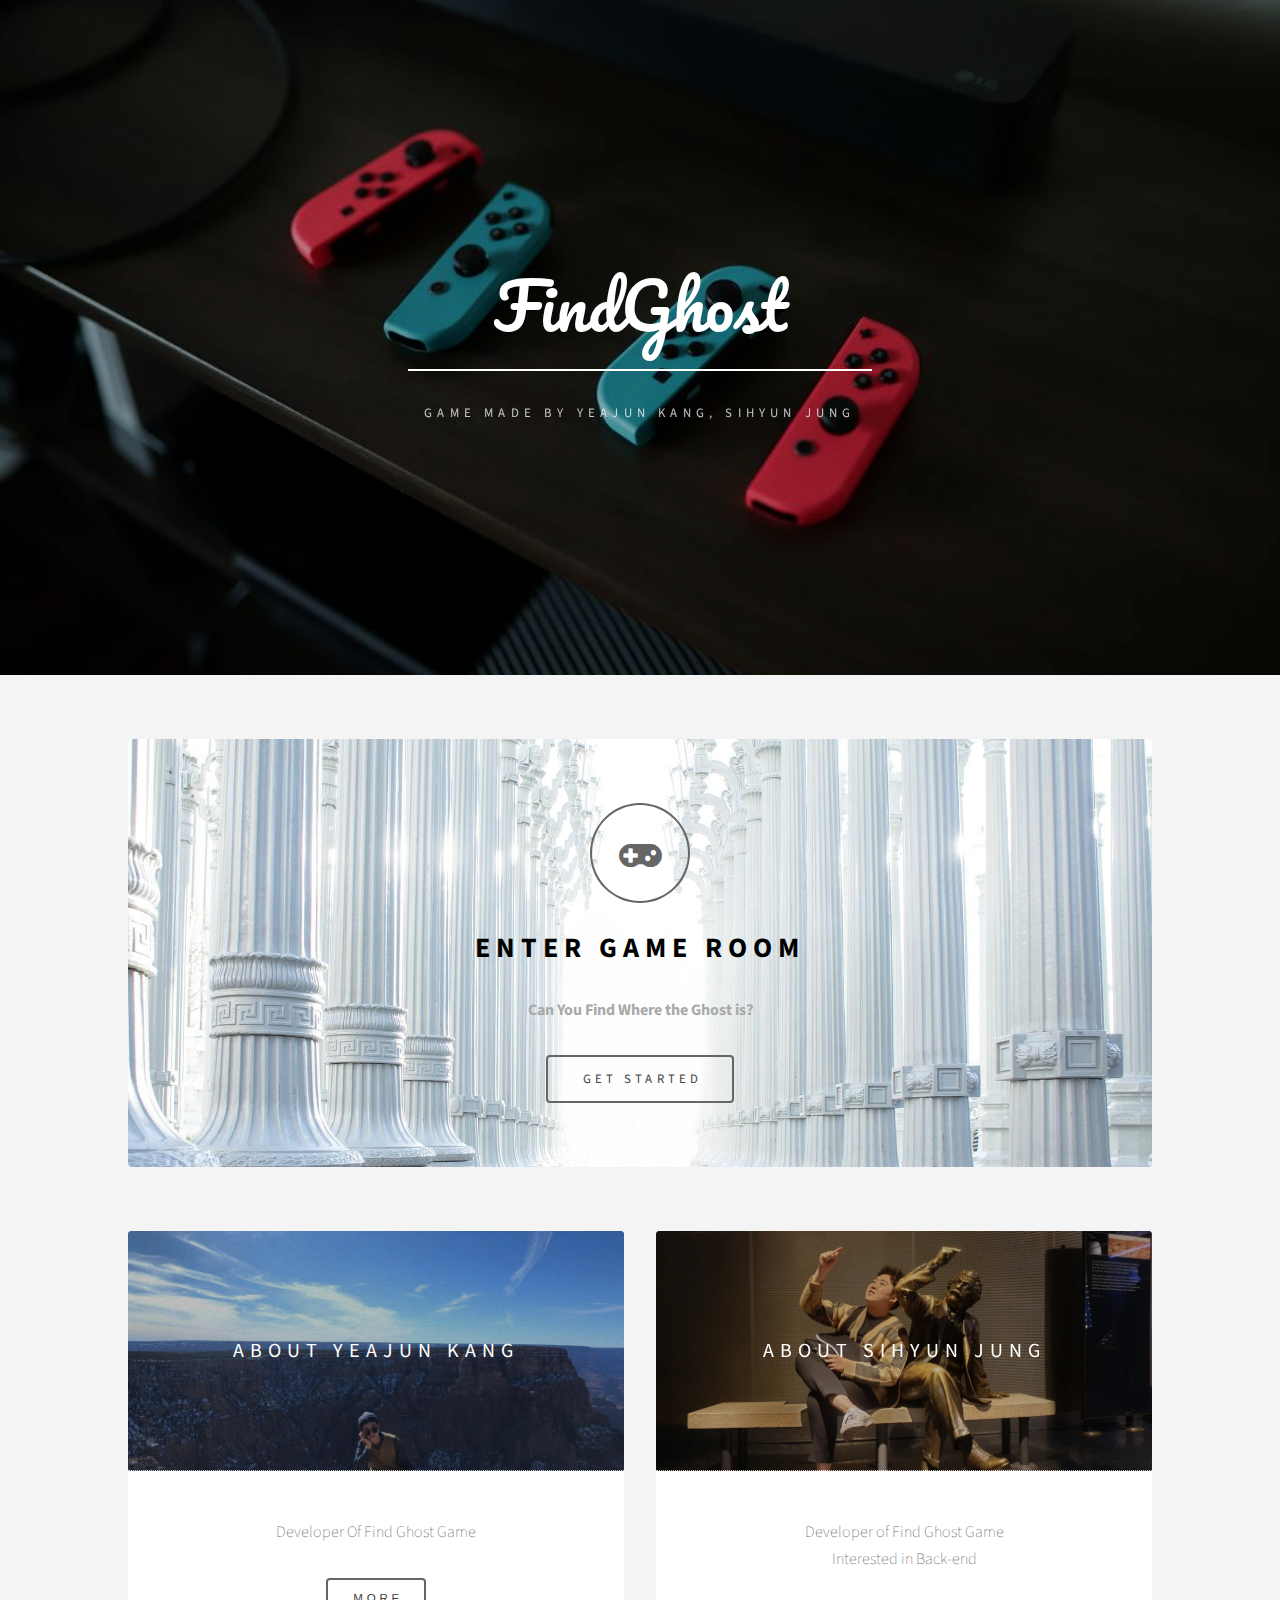
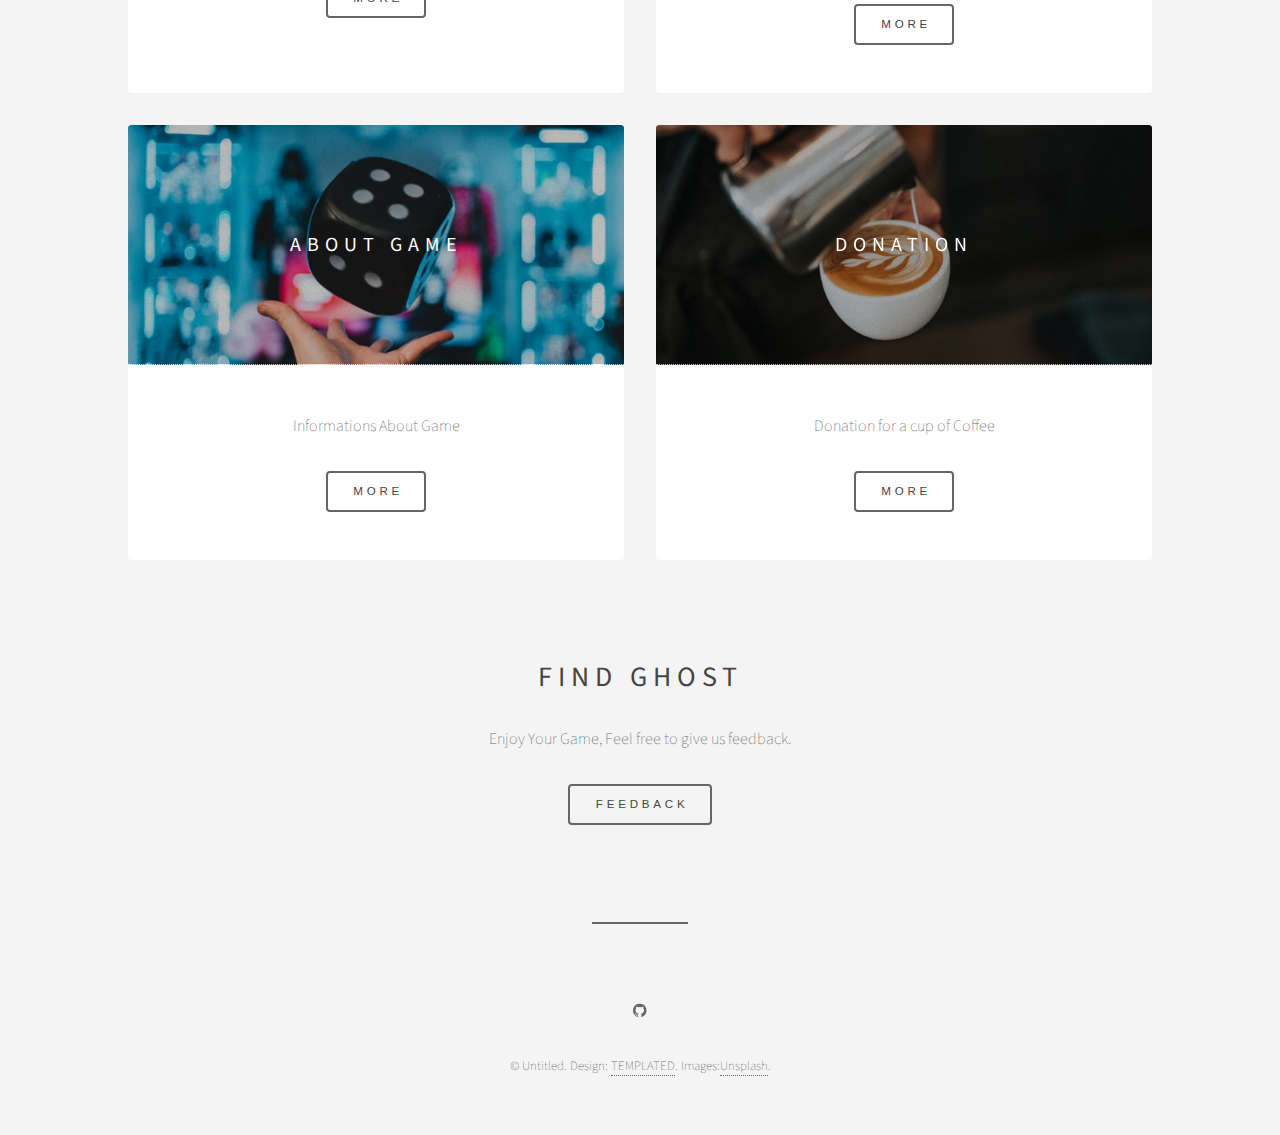
==== commit a18d7252: "Add Game Server" ====
--- a/index.html
+++ b/index.html
@@ -31,7 +31,7 @@
 			<h2 id="entergame">Enter Game Room</h2>
 			<p id="quest">Can You Find Where the Ghost is?</p>
 			<ul class="actions">
-				<li><a class="button big" id="">Get Started</a></li>
+				<li><a class="button big" id="" href="JavaScript:channel();">Get Started</a></li>
 			</ul>
 		</section>
 
--- a/assets/css/main.css
+++ b/assets/css/main.css
@@ -1502,7 +1502,9 @@
 		border-radius: 4px;
 		text-align: center;
 		background-image: url(../../images/enterback.jpg);
-		background-position: 43% 50%;
+		background-position: center;
+		background-size: cover;
+
 	}
 
 		@media screen and (max-width: 736px) {
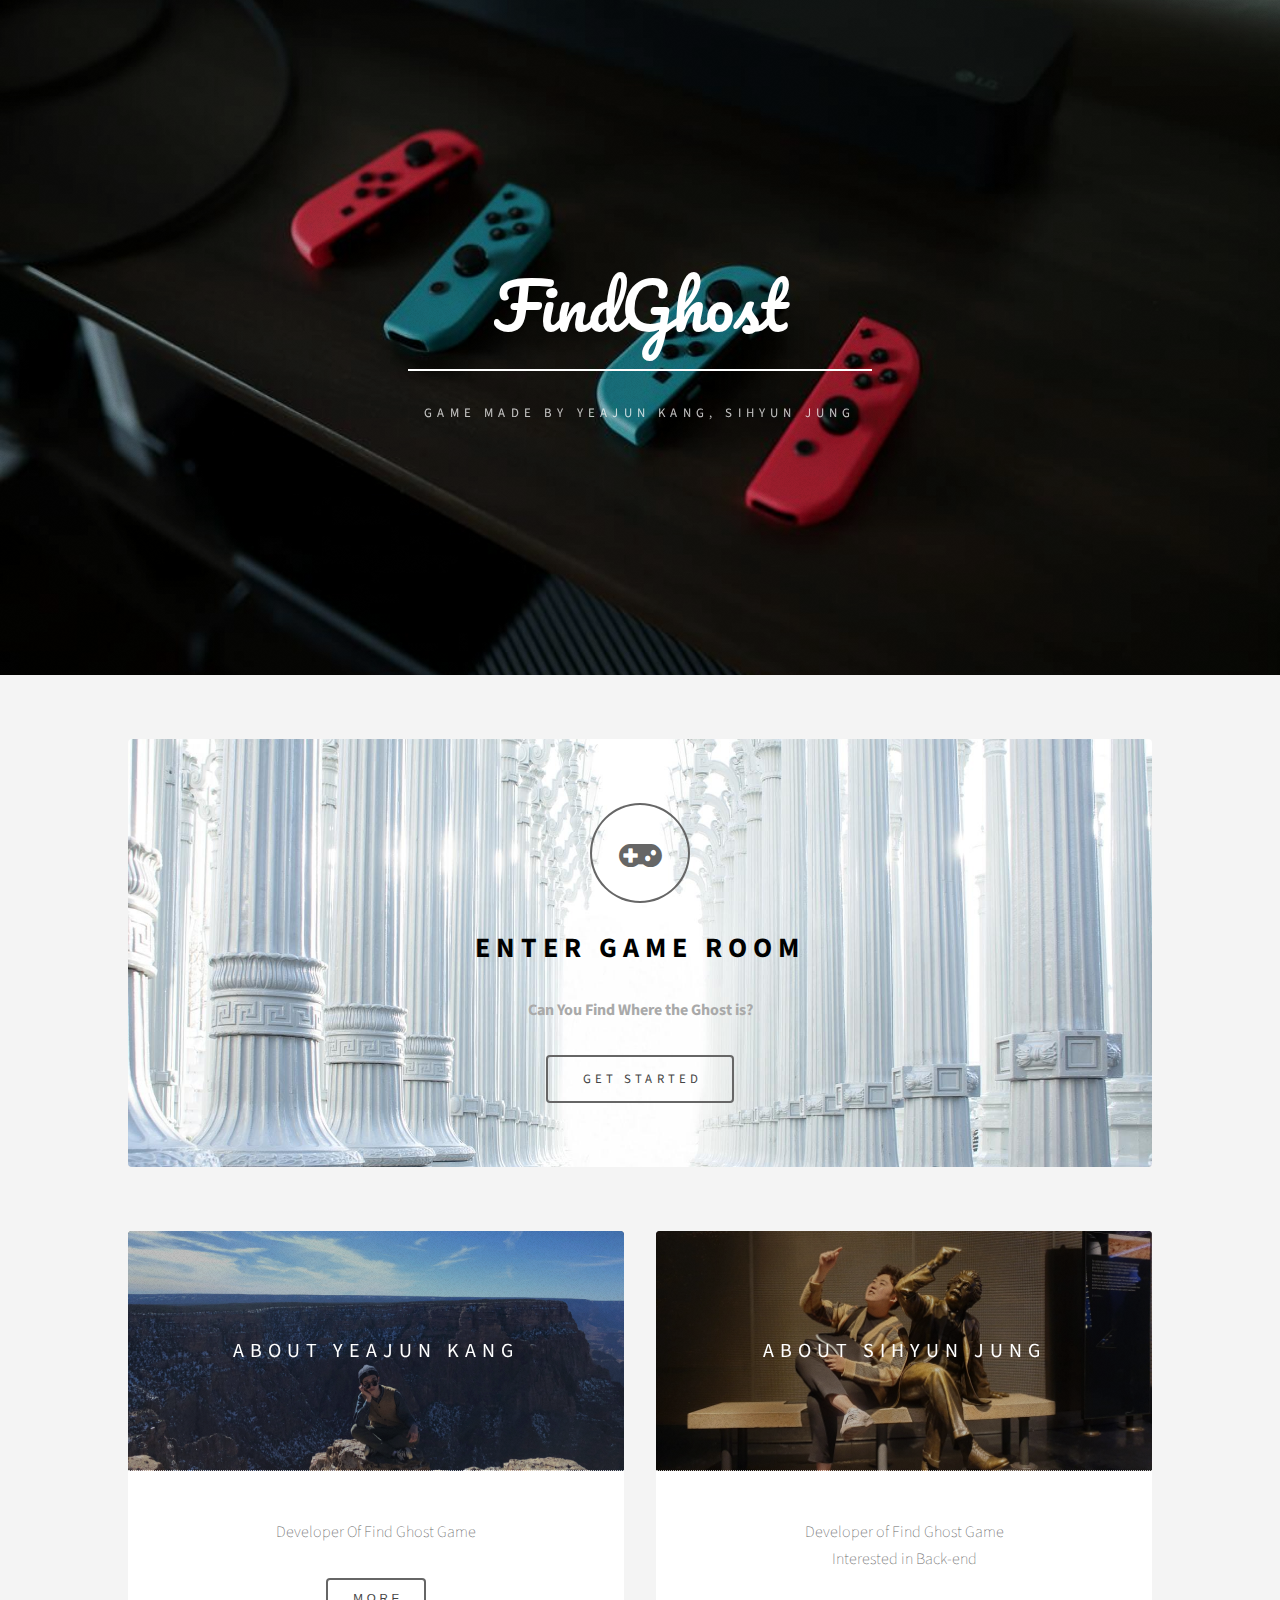
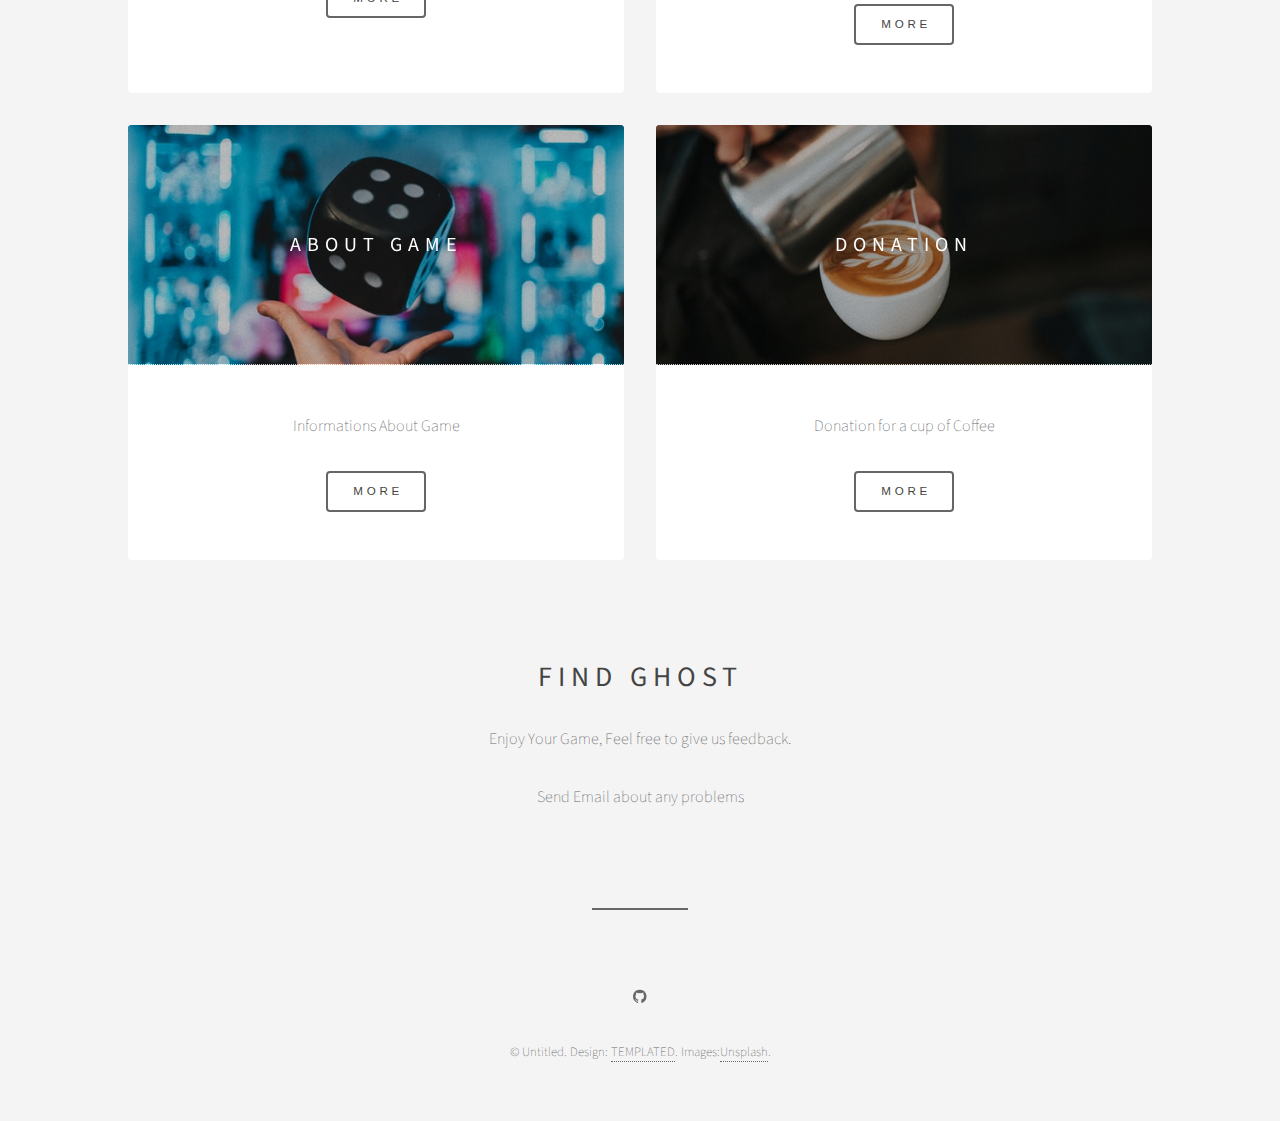
==== commit d477cf38: "Delete Disqus" ====
--- a/index.html
+++ b/index.html
@@ -150,13 +150,8 @@
 		<section id="cta" class="main special">
 			<h2>Find Ghost</h2>
 			<p>Enjoy Your Game, Feel free to give us feedback.</p>
-			<!--load feedback.html-->
-			<ul class="actions">
-				<li>
-					<button data-modal-target="#modal_feedback">Feedback</button>
-					<div class="modal" id="modal_feedback" style="width: 960px; height: 900px;"></div>  
-				</li>
-			</ul>
+			<p>Send Email about any problems</p>
+			
 		</section>
 		
 		<footer id="footer">
@@ -178,4 +173,4 @@
 	<script src="assets/js/popup.js"></script>
 </body>
 
-</html>+</html>
